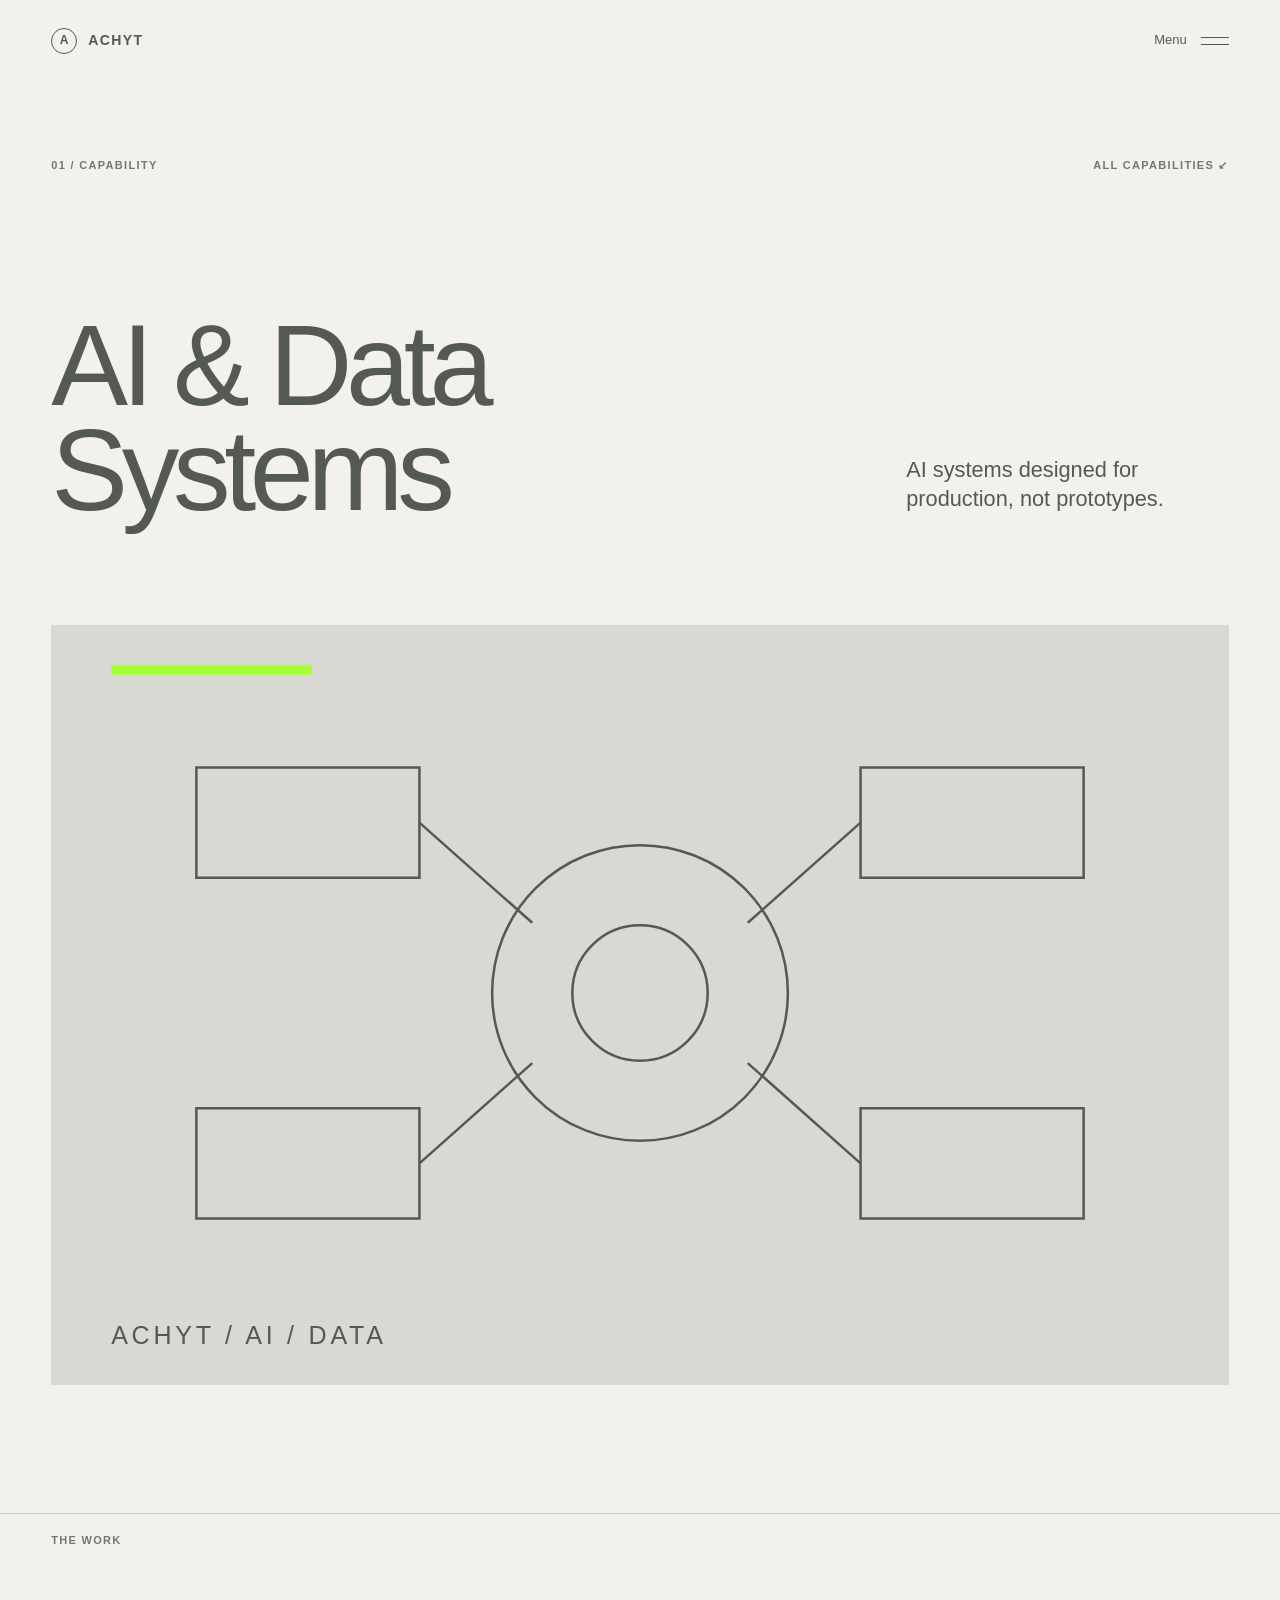
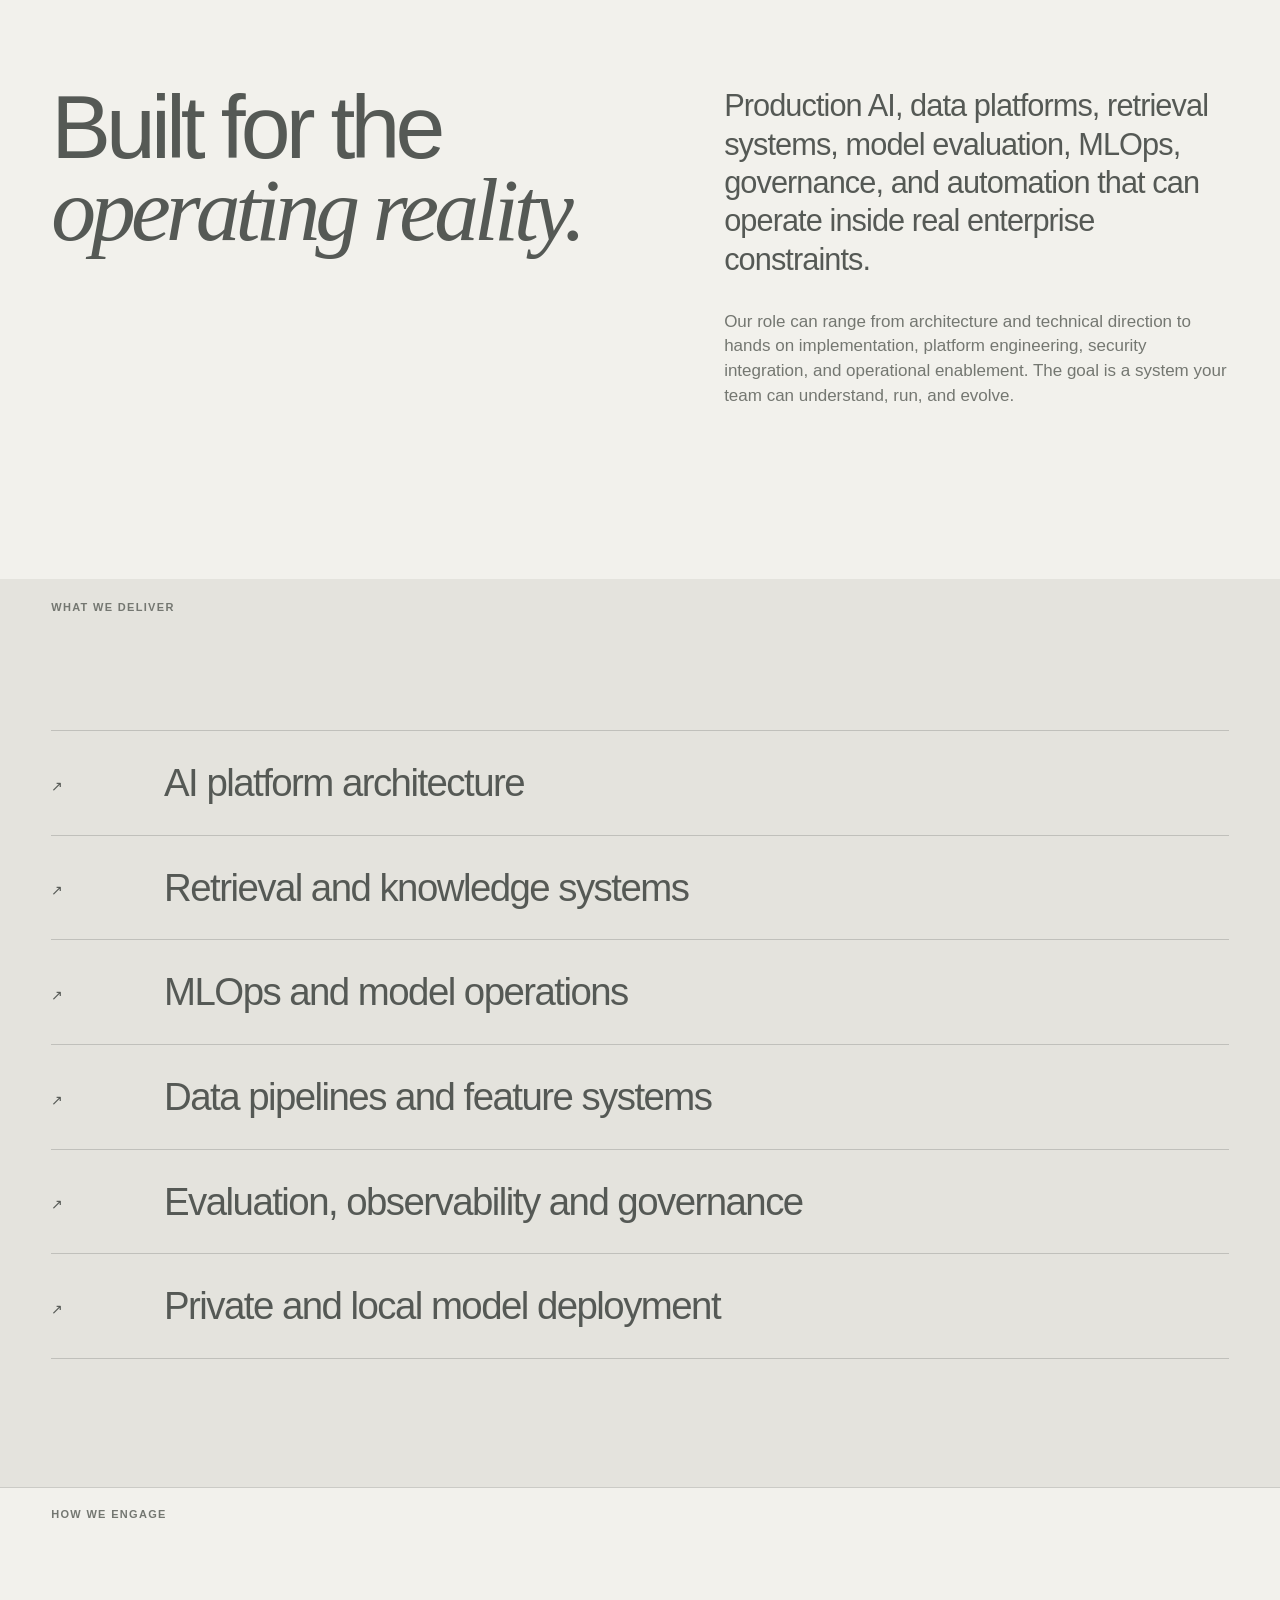
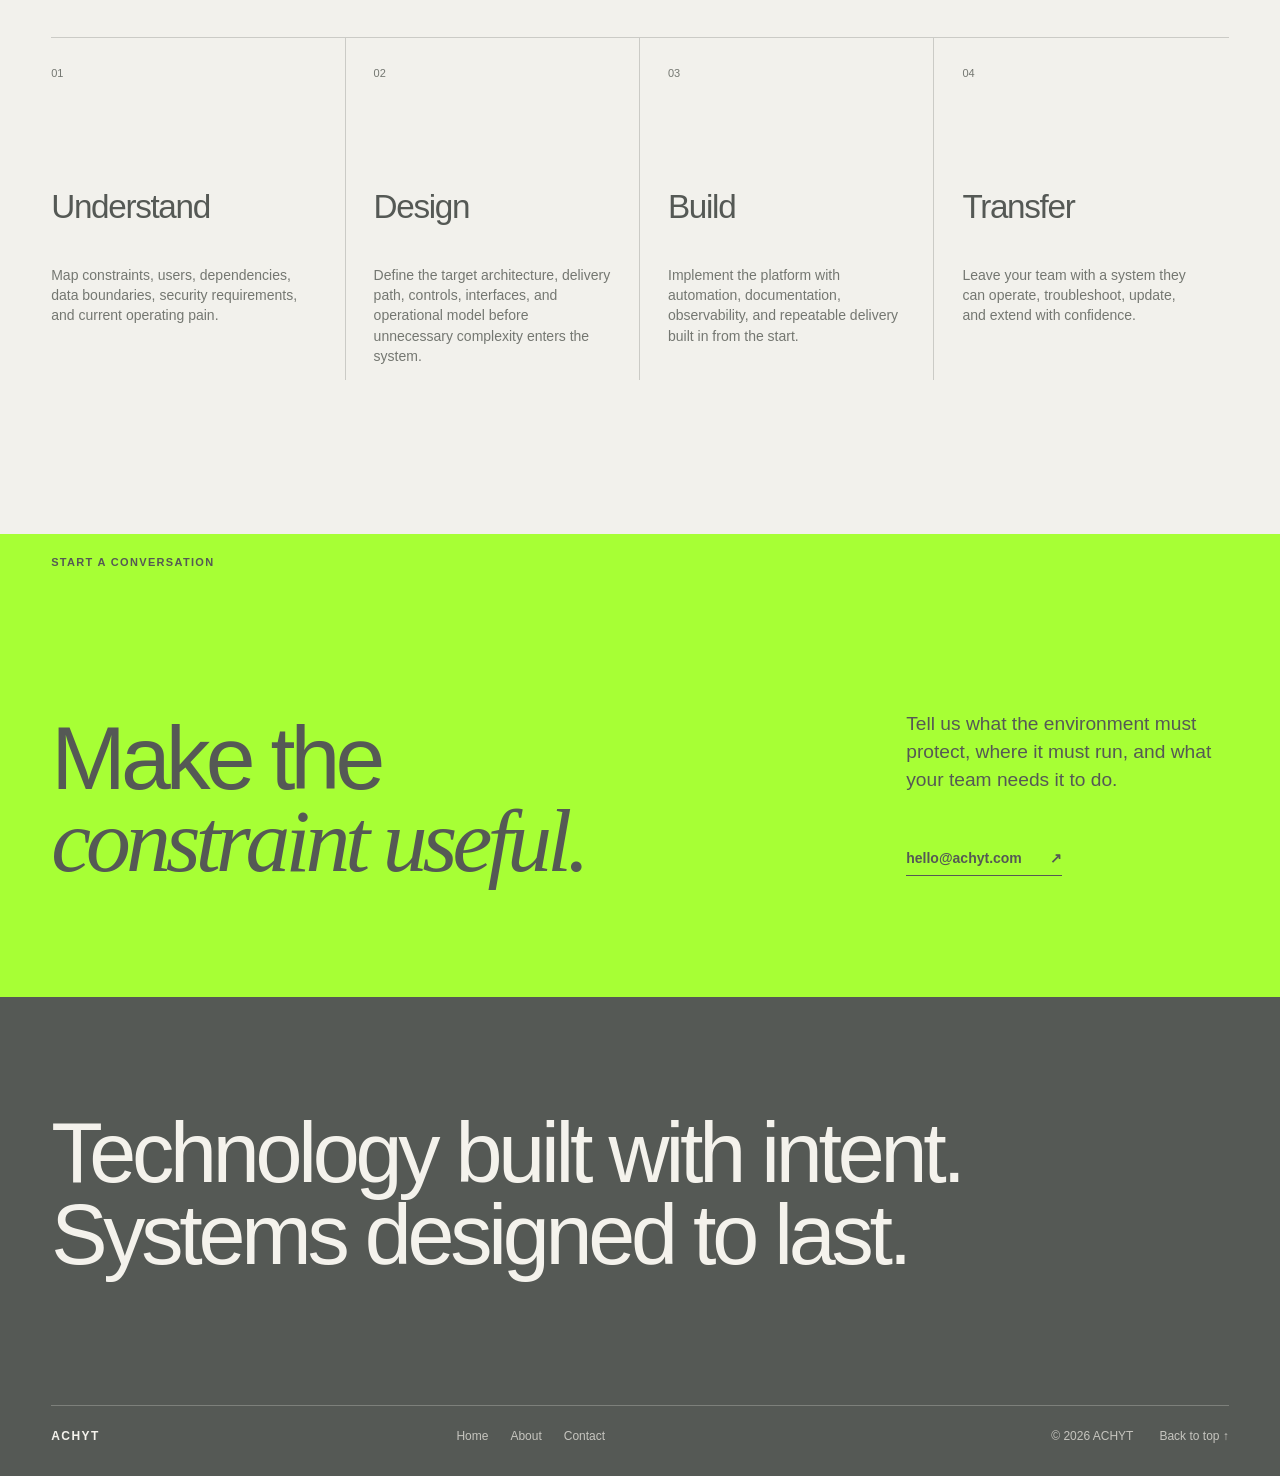
==== ai-data.html @ 3790f219 "Finalize ACHYT website" ====
<!doctype html><html lang="en"><head><meta charset="utf-8"><meta name="viewport" content="width=device-width, initial-scale=1"><meta name="theme-color" content="#f2f1ec"><meta name="description" content="Production AI, data platforms, retrieval systems, model evaluation, MLOps, governance, and automation that can operate inside real enterprise constraints."><title>AI &amp; Data Systems — ACHYT</title><link rel="canonical" href="https://achyt.com/ai-data.html"><link rel="icon" href="favicon.svg" type="image/svg+xml"><link rel="stylesheet" href="styles.css"></head><body><a class="skip-link" href="#main">Skip to content</a>
<header class="site-header" data-header>
  <a class="brand" href="index.html" aria-label="ACHYT home"><span class="brand-mark">A</span><span class="brand-word">ACHYT</span></a>
  <button class="menu-toggle" type="button" aria-expanded="false" aria-controls="site-nav" data-menu-toggle><span class="menu-label">Menu</span><span class="menu-icon" aria-hidden="true"><i></i><i></i></span></button>
  <nav class="site-nav" id="site-nav" aria-label="Primary" data-nav>
    <div class="nav-inner">
      <div class="nav-primary">
        <a href="index.html">Home</a>
        <a href="index.html#approach">Approach</a>
        <a href="about.html">About</a>
        <a href="mailto:hello@achyt.com">Contact</a>
      </div>
      <div class="nav-services"><p>Capabilities</p><a href="ai-data.html"><span>01</span>AI & Data Systems</a><a href="cloud-platform.html"><span>02</span>Cloud & Platform Engineering</a><a href="security-devsecops.html"><span>03</span>Security & DevSecOps</a><a href="digital-delivery.html"><span>04</span>Digital Product Delivery</a><a href="on-prem.html"><span>05</span>On Premises Systems</a><a href="air-gapped.html"><span>06</span>Air Gapped Systems</a><a href="kubernetes.html"><span>07</span>Kubernetes Engineering</a><a href="helm-charts.html"><span>08</span>Helm Chart Engineering</a></div>
      <div class="nav-foot"><span>AI · KUBERNETES · CLOUD · SECURITY · PRIVATE INFRASTRUCTURE</span><a href="mailto:hello@achyt.com">hello@achyt.com ↗</a></div>
    </div>
  </nav>
</header><main id="main">
<section class="page-hero section-shell" id="top"><div class="page-kicker"><span>01 / CAPABILITY</span><a href="index.html#work">All capabilities ↙</a></div><div class="page-title"><h1>AI & Data Systems</h1><p>AI systems designed for production, not prototypes.</p></div></section>
<section class="visual-section section-shell"><img class="service-image" src="assets/ai-data.svg" alt="Abstract technical illustration for AI & Data Systems"></section>
<section class="service-intro section-shell ruled-section"><div class="section-index"><p>THE WORK</p></div><div class="service-intro-grid"><h2>Built for the<br><em>operating reality.</em></h2><div><p class="lead">Production AI, data platforms, retrieval systems, model evaluation, MLOps, governance, and automation that can operate inside real enterprise constraints.</p><p>Our role can range from architecture and technical direction to hands on implementation, platform engineering, security integration, and operational enablement. The goal is a system your team can understand, run, and evolve.</p></div></div></section>
<section class="service-list-wrap"><div class="section-shell"><div class="section-index"><p>WHAT WE DELIVER</p></div><ul class="service-list"><li>AI platform architecture</li><li>Retrieval and knowledge systems</li><li>MLOps and model operations</li><li>Data pipelines and feature systems</li><li>Evaluation, observability and governance</li><li>Private and local model deployment</li></ul></div></section>
<section class="service-method section-shell ruled-section"><div class="section-index"><p>HOW WE ENGAGE</p></div><div class="method-grid"><div><span>01</span><h3>Understand</h3><p>Map constraints, users, dependencies, data boundaries, security requirements, and current operating pain.</p></div><div><span>02</span><h3>Design</h3><p>Define the target architecture, delivery path, controls, interfaces, and operational model before unnecessary complexity enters the system.</p></div><div><span>03</span><h3>Build</h3><p>Implement the platform with automation, documentation, observability, and repeatable delivery built in from the start.</p></div><div><span>04</span><h3>Transfer</h3><p>Leave your team with a system they can operate, troubleshoot, update, and extend with confidence.</p></div></div></section>
<section class="section-shell contact-section"><div class="contact-label">START A CONVERSATION</div><div class="contact-main"><h2>Make the<br><em>constraint useful.</em></h2><div class="contact-side"><p>Tell us what the environment must protect, where it must run, and what your team needs it to do.</p><a class="contact-link" href="mailto:hello@achyt.com">hello@achyt.com <span>↗</span></a></div></div></section></main><footer class="site-footer"><div class="footer-statement">Technology built with intent.<br>Systems designed to last.</div><div class="footer-bottom"><div class="footer-brand">ACHYT</div><nav aria-label="Footer"><a href="index.html">Home</a><a href="about.html">About</a><a href="mailto:hello@achyt.com">Contact</a></nav><p>© <span data-year></span> ACHYT</p><a href="#top">Back to top ↑</a></div></footer><script src="script.js"></script></body></html>
---- styles.css ----
:root{--paper:#f2f1ec;--paper-soft:#e4e3dd;--ink:#555955;--muted:#747771;--line:rgba(85,89,85,.25);--dark:#555955;--dark-soft:#606560;--light:#f4f2ec;--accent:#a7ff35;--max:1480px;--pad:clamp(22px,4vw,64px);--sans:"Helvetica Neue",Helvetica,Arial,sans-serif;--serif:Georgia,"Times New Roman",serif}*{box-sizing:border-box}html{scroll-behavior:smooth;background:var(--paper)}body{margin:0;background:var(--paper);color:var(--ink);font-family:var(--sans);font-size:16px;line-height:1.45;text-rendering:optimizeLegibility;-webkit-font-smoothing:antialiased}body.menu-open{overflow:hidden}a{color:inherit;text-decoration:none}button{font:inherit}.skip-link{position:fixed;left:12px;top:12px;transform:translateY(-160%);background:var(--dark);color:var(--light);padding:10px 14px;z-index:999}.skip-link:focus{transform:none}.site-header{position:sticky;top:0;z-index:90;height:82px;padding:0 var(--pad);display:flex;align-items:center;justify-content:space-between;border-bottom:1px solid transparent;transition:.25s}.site-header.scrolled{background:rgba(242,241,236,.94);backdrop-filter:blur(14px);border-bottom-color:var(--line)}.brand{display:inline-flex;align-items:center;gap:11px;letter-spacing:.1em;font-size:14px;font-weight:700;position:relative;z-index:100}.brand-mark{width:26px;height:26px;border:1.5px solid currentColor;display:inline-grid;place-items:center;border-radius:50%;font-size:12px;letter-spacing:0}.menu-toggle{display:inline-flex;align-items:center;gap:14px;border:0;background:transparent;padding:8px 0;color:var(--ink);cursor:pointer;position:relative;z-index:100;font-size:13px}.menu-icon{width:28px;height:16px;position:relative;display:block}.menu-icon i{position:absolute;left:0;width:28px;height:1px;background:currentColor;transition:transform .28s ease,top .28s ease}.menu-icon i:first-child{top:4px}.menu-icon i:last-child{top:11px}.menu-open .menu-icon i:first-child{top:8px;transform:rotate(45deg)}.menu-open .menu-icon i:last-child{top:8px;transform:rotate(-45deg)}.menu-open .brand,.menu-open .menu-toggle{color:var(--light)}.site-nav{position:fixed;inset:0;background:var(--dark);color:var(--light);transform:translateY(-101%);transition:transform .46s cubic-bezier(.2,.75,.2,1);z-index:95;overflow:auto}.site-nav.open{transform:none}.nav-inner{min-height:100%;max-width:var(--max);margin:auto;padding:130px var(--pad) 36px;display:grid;grid-template-columns:minmax(220px,.65fr) minmax(420px,1.35fr);gap:clamp(50px,10vw,150px);align-content:center}.nav-primary{display:flex;flex-direction:column}.nav-primary a{font-size:clamp(38px,5vw,76px);line-height:1.06;letter-spacing:-.045em;padding:8px 0}.nav-primary a:hover{font-family:var(--serif);font-style:italic}.nav-services{border-top:1px solid rgba(244,242,236,.3)}.nav-services>p{margin:0;padding:15px 0 24px;font-size:11px;letter-spacing:.12em;text-transform:uppercase;color:#c6c5bf}.nav-services>a{display:grid;grid-template-columns:48px 1fr;gap:12px;padding:10px 0;border-bottom:1px solid rgba(244,242,236,.2);font-size:clamp(18px,1.75vw,27px);letter-spacing:-.03em}.nav-services>a span{font-size:10px;letter-spacing:.08em;padding-top:8px;color:#b4b5ae}.nav-services>a:hover{padding-left:10px}.nav-foot{grid-column:1/-1;border-top:1px solid rgba(244,242,236,.3);padding-top:17px;display:flex;justify-content:space-between;font-size:11px;letter-spacing:.09em;color:#c6c5bf}.section-shell{max-width:var(--max);margin:0 auto;padding-left:var(--pad);padding-right:var(--pad)}.hero{min-height:calc(100svh - 82px);display:grid;grid-template-rows:auto 1fr auto;padding-top:clamp(30px,5vw,72px);padding-bottom:28px}.hero-meta,.hero-bottom,.signal-row{display:flex;align-items:flex-start;justify-content:space-between;gap:30px}.eyebrow,.micro-copy,.coordinate,.section-index,.contact-label,.signal-note,.page-kicker{margin:0;font-size:11px;line-height:1.25;font-weight:700;letter-spacing:.12em;text-transform:uppercase}.micro-copy,.coordinate,.signal-note{color:var(--muted)}.hero-copy{display:grid;grid-template-columns:minmax(0,1fr) minmax(260px,390px);gap:clamp(28px,6vw,90px);align-items:end;align-self:center;padding:clamp(55px,7vw,100px) 0}h1,h2,h3,p{margin-top:0}h1,h2{margin-bottom:0;font-weight:500;letter-spacing:-.055em;line-height:.91}h1{font-size:clamp(64px,10.1vw,155px);max-width:1100px}h1 em,h2 em{font-family:var(--serif);font-weight:400}.hero-intro{margin-bottom:.65em;font-size:clamp(17px,1.5vw,23px);line-height:1.37;letter-spacing:-.02em}.text-link,.contact-link{display:inline-flex;align-items:center;justify-content:space-between;gap:28px;border-bottom:1px solid currentColor;padding-bottom:7px;font-size:14px}.ruled-section{border-top:1px solid var(--line);padding-top:20px;padding-bottom:clamp(90px,12vw,180px)}.section-index{color:var(--muted)}.section-heading{display:grid;grid-template-columns:minmax(0,1.5fr) minmax(250px,.75fr);gap:clamp(35px,8vw,120px);align-items:end;margin:clamp(75px,10vw,140px) 0 clamp(60px,8vw,115px)}.section-heading h2,.about-title h2,.contact-main h2,.service-intro-grid h2{font-size:clamp(52px,7vw,104px)}.section-heading>p{max-width:440px;margin-bottom:.55em;font-size:clamp(16px,1.3vw,20px);color:var(--muted)}.capability-grid{border-top:1px solid var(--line)}.capability{display:grid;grid-template-columns:80px minmax(0,1fr) 40px;gap:clamp(18px,4vw,60px);padding:29px 0 34px;border-bottom:1px solid var(--line);transition:padding .25s ease}.capability:hover{padding-left:14px;padding-right:14px}.capability-number,.capability-arrow{font-size:12px;font-weight:700}.capability h3{margin-bottom:10px;font-size:clamp(26px,3vw,43px);font-weight:500;letter-spacing:-.04em}.capability p{max-width:730px;margin-bottom:0;color:var(--muted);font-size:15px}.capability-arrow{justify-self:end;align-self:start;font-size:22px;font-weight:400}.dark-section{max-width:none;background:var(--dark);color:var(--light);padding-top:22px;padding-bottom:clamp(90px,12vw,175px)}.dark-section>*{max-width:calc(var(--max) - (var(--pad)*2));margin-left:auto;margin-right:auto}.dark-section .section-index,.dark-section .section-heading>p,.dark-section .principle p{color:#c6c5bf}.principles{display:grid;grid-template-columns:repeat(3,1fr);border-top:1px solid rgba(243,241,234,.28)}.principle{min-height:310px;padding:25px 36px 0 0;border-right:1px solid rgba(243,241,234,.28)}.principle+.principle{padding-left:36px}.principle:last-child{border-right:0}.principle>span{display:block;margin-bottom:90px;font-size:11px;color:#c0c0b9}.principle h3{margin-bottom:13px;font-size:clamp(27px,3vw,39px);font-weight:500;letter-spacing:-.04em}.principle p{max-width:350px;margin-bottom:0;font-size:14px}.signal-section{max-width:none;padding-top:clamp(70px,9vw,130px);padding-bottom:clamp(70px,9vw,130px);overflow:hidden}.signal-section>*{max-width:calc(var(--max) - (var(--pad)*2));margin-left:auto;margin-right:auto}.signal-lockup{text-align:center;padding:clamp(70px,10vw,150px) 0 clamp(70px,9vw,130px)}.signal-lockup h2{font-size:clamp(42px,8.2vw,126px);white-space:nowrap}.signal-lockup h2 span{display:inline-block;padding:0 .08em;font-family:var(--serif);font-weight:400}.signal-lockup p{margin:20px 0 0;color:var(--muted)}.signal-line{display:grid;grid-template-columns:repeat(5,1fr);gap:6px;height:7px}.signal-line span{background:var(--ink)}.signal-line span:nth-child(2),.signal-line span:nth-child(4){opacity:.38}.signal-line span:nth-child(3){background:var(--accent)}.environment-pair{display:grid;grid-template-columns:1fr 1fr;border-top:1px solid var(--line)}.environment-pair a{min-height:340px;padding:26px 36px 30px 0;border-right:1px solid var(--line);display:flex;flex-direction:column}.environment-pair a+a{padding-left:36px;border-right:0}.environment-pair span{font-size:11px;letter-spacing:.12em}.environment-pair h3{font-size:clamp(34px,4vw,62px);font-weight:500;letter-spacing:-.045em;margin:auto 0 18px}.environment-pair p{max-width:480px;color:var(--muted)}.environment-pair strong{font-size:13px;margin-top:18px}.contact-section{max-width:none;background:var(--accent);padding-top:22px;padding-bottom:clamp(70px,9vw,130px)}.contact-section>*{max-width:calc(var(--max) - (var(--pad)*2));margin-left:auto;margin-right:auto}.contact-main{display:grid;grid-template-columns:minmax(0,1.4fr) minmax(270px,.6fr);gap:clamp(35px,8vw,120px);align-items:end;padding-top:clamp(80px,11vw,170px)}.contact-side{max-width:470px;padding-bottom:5px}.contact-side p{font-size:clamp(17px,1.5vw,21px)}.contact-link{margin-top:35px;font-weight:700}.site-footer{background:var(--dark);color:var(--light);padding:clamp(70px,9vw,120px) var(--pad) 30px}.footer-statement,.footer-bottom{max-width:calc(var(--max) - (var(--pad)*2));margin-left:auto;margin-right:auto}.footer-statement{font-size:clamp(45px,6.6vw,96px);line-height:.98;letter-spacing:-.05em;padding-bottom:clamp(75px,10vw,145px)}.footer-bottom{display:grid;grid-template-columns:1.2fr 1.8fr auto auto;gap:26px;align-items:end;border-top:1px solid rgba(243,241,234,.25);padding-top:22px;font-size:12px;color:#c6c5bf}.footer-brand{color:var(--light);font-weight:700;letter-spacing:.12em}.footer-bottom nav{display:flex;gap:22px}.footer-bottom p{margin:0}.page-hero{padding-top:clamp(38px,6vw,80px);padding-bottom:clamp(70px,8vw,115px)}.page-kicker{display:flex;justify-content:space-between;color:var(--muted)}.page-title{display:grid;grid-template-columns:minmax(0,1.4fr) minmax(280px,.6fr);gap:clamp(40px,8vw,120px);align-items:end;padding-top:clamp(90px,11vw,170px)}.page-title h1{font-size:clamp(65px,9vw,138px)}.page-title p{font-size:clamp(19px,1.7vw,26px);line-height:1.3;margin:0 0 10px}.visual-section{padding-bottom:clamp(85px,10vw,150px)}.service-image{display:block;width:100%;height:min(64vw,760px);object-fit:cover;background:var(--paper-soft)}.service-intro-grid{display:grid;grid-template-columns:1.05fr .95fr;gap:clamp(55px,9vw,140px);padding-top:clamp(80px,10vw,145px)}.service-intro-grid .lead{font-size:clamp(22px,2.4vw,36px);line-height:1.25;letter-spacing:-.03em}.service-intro-grid>div>p:last-child{max-width:650px;color:var(--muted);font-size:17px}.service-list-wrap{background:var(--paper-soft);padding:22px 0 clamp(90px,10vw,150px)}.service-list{list-style:none;margin:clamp(70px,9vw,120px) 0 0;padding:0;border-top:1px solid var(--line)}.service-list li{padding:24px 0;border-bottom:1px solid var(--line);font-size:clamp(25px,3vw,44px);letter-spacing:-.04em}.service-list li::before{content:"↗";font-size:14px;margin-right:clamp(35px,8vw,120px);vertical-align:middle}.method-grid{display:grid;grid-template-columns:repeat(4,1fr);border-top:1px solid var(--line);margin-top:clamp(70px,9vw,120px)}.method-grid>div{padding:22px 28px 0 0;min-height:330px;border-right:1px solid var(--line)}.method-grid>div+div{padding-left:28px}.method-grid>div:last-child{border-right:0}.method-grid span{font-size:11px;color:var(--muted)}.method-grid h3{margin-top:100px;font-size:clamp(25px,2.6vw,38px);font-weight:500;letter-spacing:-.04em}.method-grid p{font-size:14px;color:var(--muted)}.about-feature{display:grid;grid-template-columns:1fr 1fr;gap:60px;padding-bottom:clamp(90px,11vw,170px)}.about-feature-copy{align-self:end}.about-feature-copy h2{font-size:clamp(42px,5vw,78px);margin-top:40px}.about-feature-art{height:560px;background:var(--paper-soft);padding:45px;display:grid;grid-template-columns:repeat(3,1fr);gap:16px;align-items:end}.about-feature-art div{background:var(--ink);height:38%}.about-feature-art div:nth-child(2){height:70%;background:var(--accent)}.about-feature-art div:nth-child(3){height:100%}.about-grid{display:grid;grid-template-columns:minmax(0,1.3fr) minmax(300px,.7fr);gap:clamp(40px,9vw,140px);margin:clamp(80px,11vw,150px) 0 110px}.about-copy{padding-top:8px;font-size:clamp(18px,1.6vw,23px);line-height:1.42}.facts{display:grid;grid-template-columns:repeat(4,1fr);border-top:1px solid var(--line);border-bottom:1px solid var(--line)}.facts>div{min-height:160px;display:flex;flex-direction:column;justify-content:space-between;padding:20px 25px 22px 0;border-right:1px solid var(--line)}.facts>div+div{padding-left:25px}.facts>div:last-child{border-right:0}.facts span{font-size:11px;color:var(--muted)}.facts p{margin-bottom:0;font-size:18px;letter-spacing:-.02em}@media(max-width:960px){.site-header{height:72px}.nav-inner{grid-template-columns:1fr;padding-top:110px;align-content:start}.nav-services{margin-top:30px}.nav-foot{grid-column:1;flex-direction:column;gap:10px;margin-top:35px}.hero{min-height:calc(100svh - 72px)}.hero-copy,.section-heading,.contact-main,.page-title,.service-intro-grid,.about-grid,.about-feature{grid-template-columns:1fr}.hero-intro,.section-heading>p{max-width:620px}.principles,.method-grid{grid-template-columns:1fr}.principle,.principle+.principle,.method-grid>div,.method-grid>div+div{min-height:0;padding:24px 0 30px;border-right:0;border-bottom:1px solid rgba(243,241,234,.28)}.method-grid>div,.method-grid>div+div{border-bottom:1px solid var(--line)}.principle>span{margin-bottom:45px}.method-grid h3{margin-top:45px}.environment-pair{grid-template-columns:1fr}.environment-pair a,.environment-pair a+a{padding:25px 0 30px;border-right:0;border-bottom:1px solid var(--line);min-height:260px}.footer-bottom{grid-template-columns:1fr 1fr}.signal-lockup h2{white-space:normal}.service-image{height:70vw;max-height:650px}.about-feature-art{height:420px}}@media(max-width:620px){:root{--pad:20px}.menu-label{display:none}.hero-meta,.hero-bottom,.signal-row{gap:16px}.hero-meta,.signal-row{flex-direction:column}h1{font-size:clamp(58px,17vw,88px)}.hero-copy{padding:52px 0 48px}.section-heading h2,.about-title h2,.contact-main h2,.service-intro-grid h2{font-size:clamp(48px,14vw,72px)}.capability{grid-template-columns:38px minmax(0,1fr) 24px;gap:12px}.capability:hover{padding-left:0;padding-right:0}.signal-lockup{text-align:left}.signal-lockup h2{font-size:clamp(52px,17vw,82px);line-height:.92}.signal-lockup h2 span{display:block;width:max-content}.dark-section>*,.signal-section>*,.contact-section>*{max-width:none}.footer-bottom{grid-template-columns:1fr;align-items:start}.footer-bottom nav{flex-wrap:wrap}.page-kicker{gap:20px}.page-title{padding-top:75px}.page-title h1{font-size:clamp(56px,16vw,84px)}.service-image{height:92vw}.service-list li::before{margin-right:22px}.method-grid{margin-top:55px}.about-feature-art{height:320px}.facts{grid-template-columns:1fr}.facts>div,.facts>div+div{min-height:105px;padding:16px 0 18px;border-right:0;border-bottom:1px solid var(--line)}}@media(min-width:961px) and (max-height:820px){.nav-inner{padding-top:98px}.nav-services{display:grid;grid-template-columns:1fr 1fr;column-gap:32px;align-content:start}.nav-services p{grid-column:1/-1}.nav-services a{font-size:clamp(16px,1.45vw,22px);padding:8px 0}.nav-foot{margin-top:16px}}
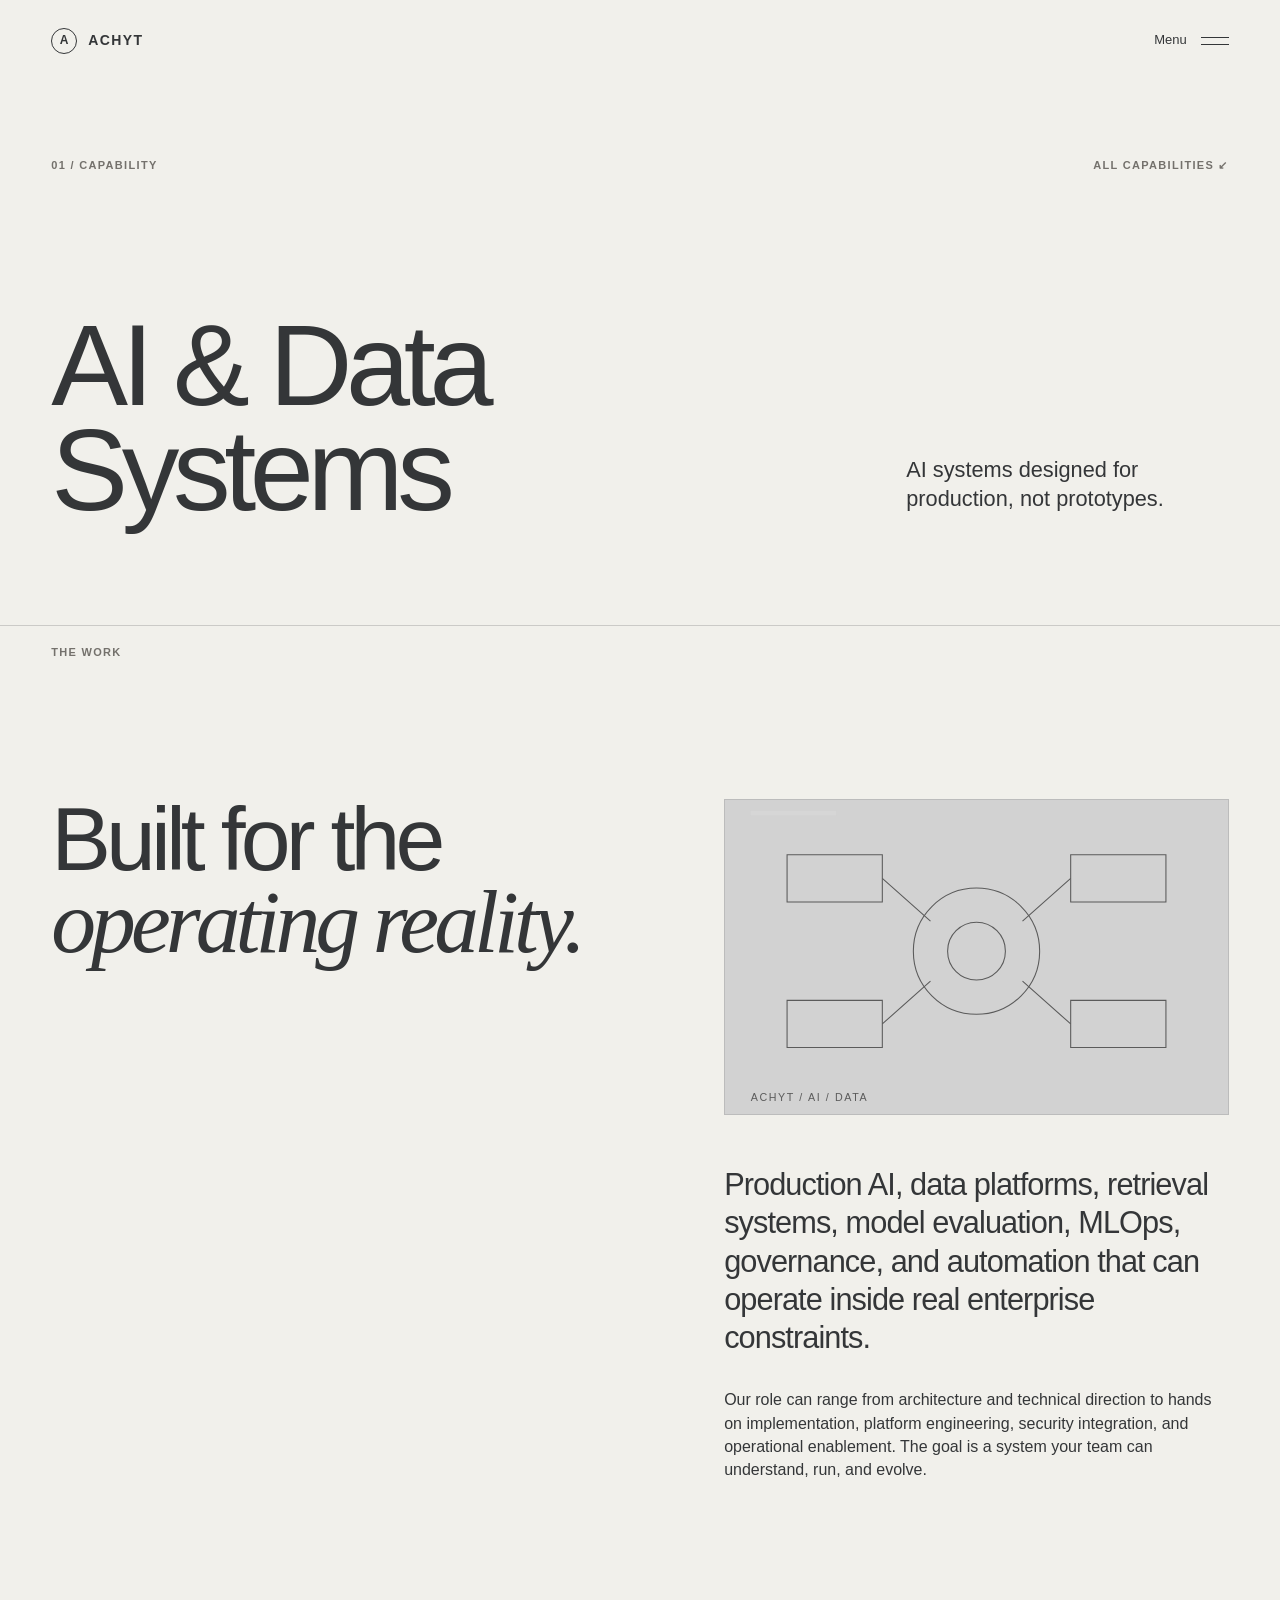
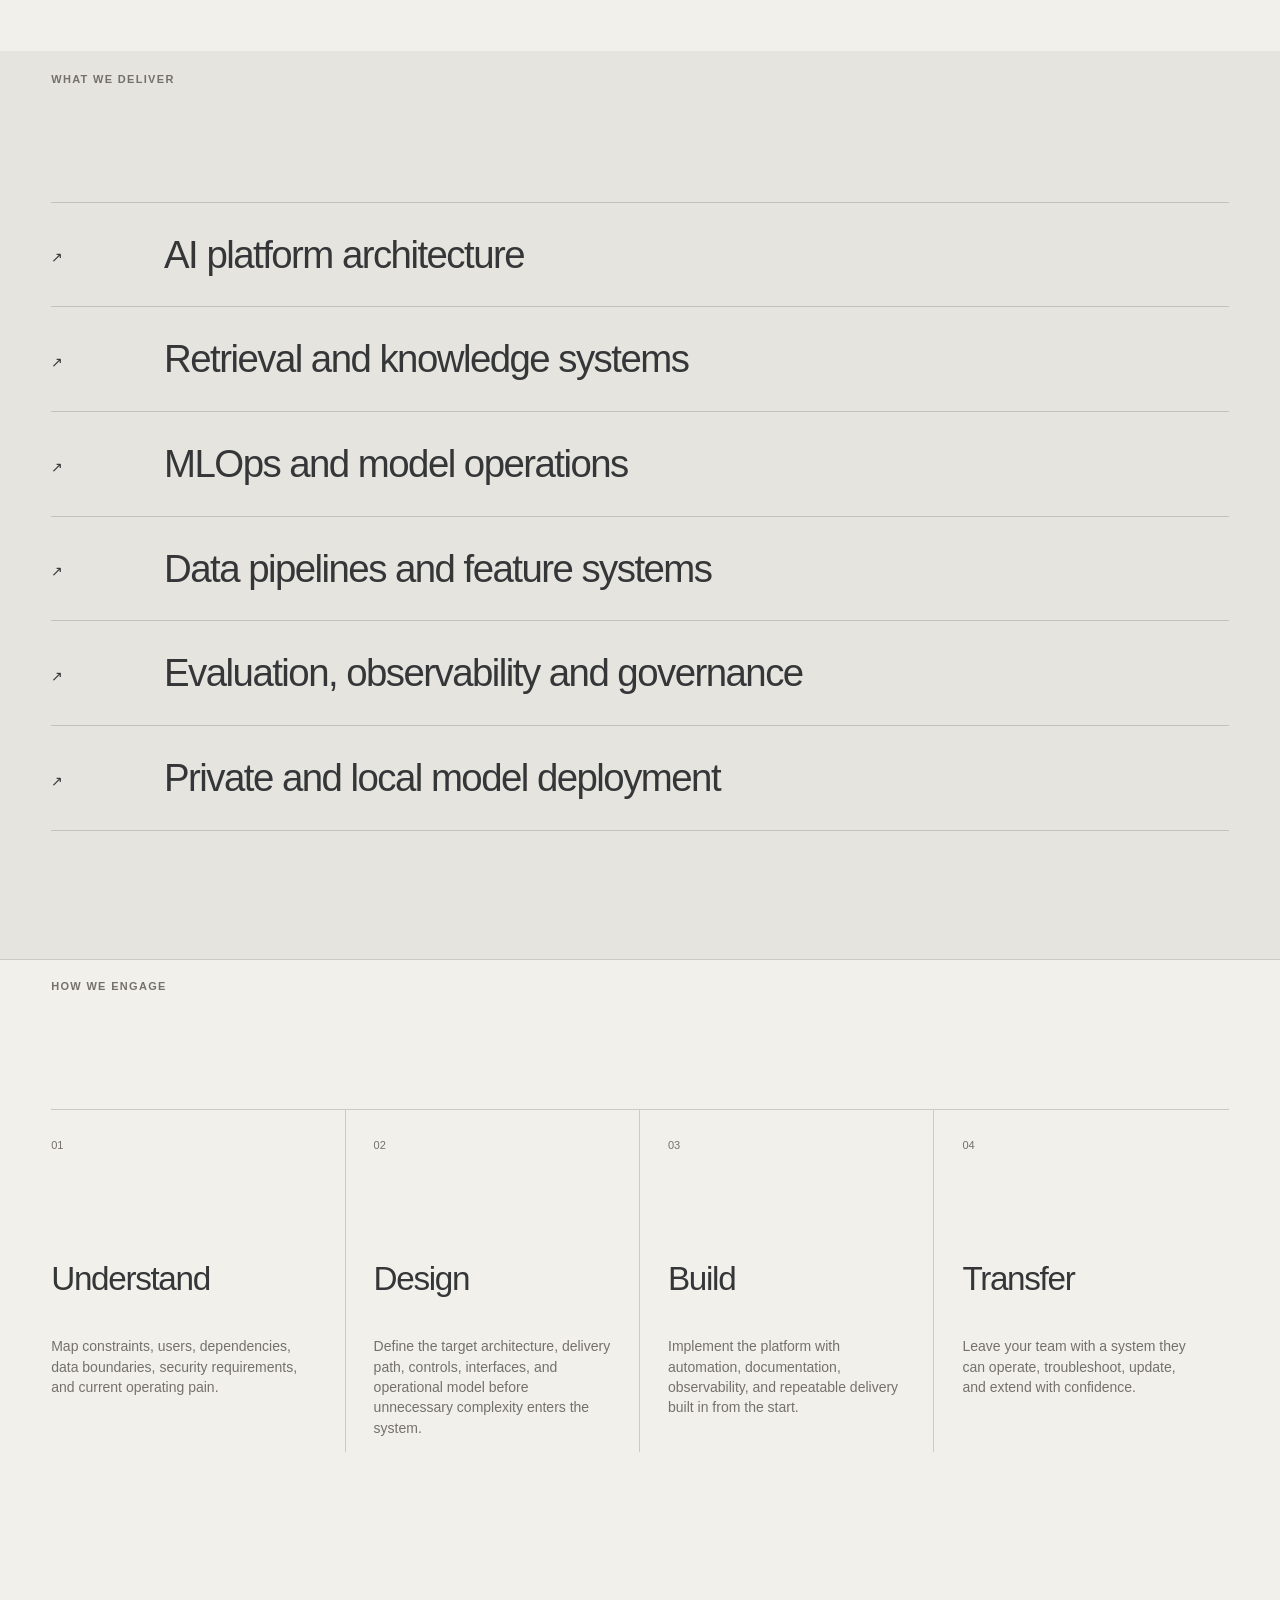
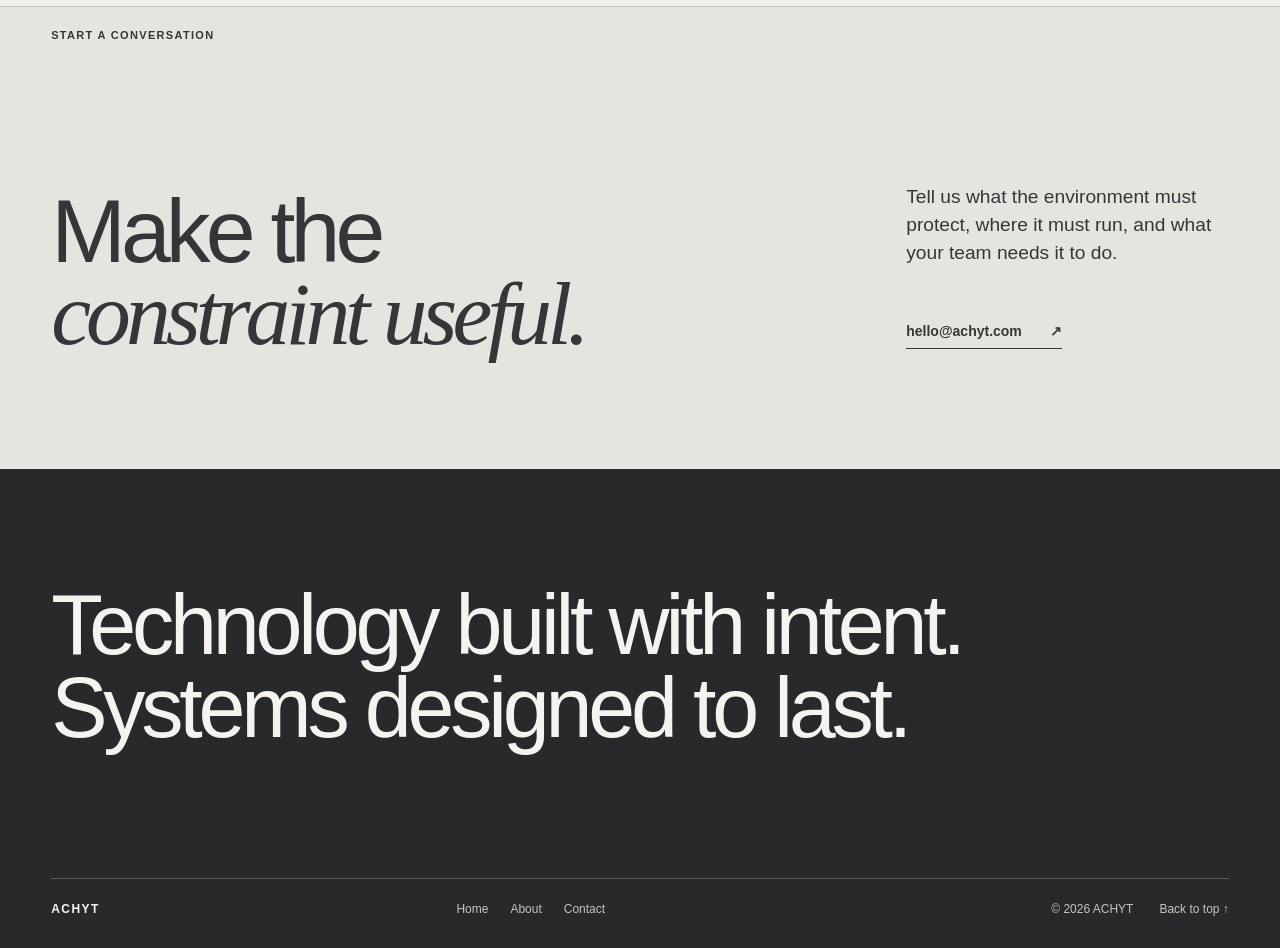
==== commit aebcc434: "Place technical imagery within service content" ====
--- a/ai-data.html
+++ b/ai-data.html
@@ -16,8 +16,7 @@
   </nav>
 </header><main id="main">
 <section class="page-hero section-shell" id="top"><div class="page-kicker"><span>01 / CAPABILITY</span><a href="index.html#work">All capabilities ↙</a></div><div class="page-title"><h1>AI & Data Systems</h1><p>AI systems designed for production, not prototypes.</p></div></section>
-<section class="visual-section section-shell"><img class="service-image" src="assets/ai-data.svg" alt="Abstract technical illustration for AI & Data Systems"></section>
-<section class="service-intro section-shell ruled-section"><div class="section-index"><p>THE WORK</p></div><div class="service-intro-grid"><h2>Built for the<br><em>operating reality.</em></h2><div><p class="lead">Production AI, data platforms, retrieval systems, model evaluation, MLOps, governance, and automation that can operate inside real enterprise constraints.</p><p>Our role can range from architecture and technical direction to hands on implementation, platform engineering, security integration, and operational enablement. The goal is a system your team can understand, run, and evolve.</p></div></div></section>
+<section class="service-intro section-shell ruled-section"><div class="section-index"><p>THE WORK</p></div><div class="service-intro-grid"><h2>Built for the<br><em>operating reality.</em></h2><div class="service-story"><figure class="service-visual"><img class="service-image" src="assets/ai-data.svg" alt="Abstract technical illustration for AI & Data Systems"></figure><div><p class="lead">Production AI, data platforms, retrieval systems, model evaluation, MLOps, governance, and automation that can operate inside real enterprise constraints.</p><p>Our role can range from architecture and technical direction to hands on implementation, platform engineering, security integration, and operational enablement. The goal is a system your team can understand, run, and evolve.</p></div></div></div></section>
 <section class="service-list-wrap"><div class="section-shell"><div class="section-index"><p>WHAT WE DELIVER</p></div><ul class="service-list"><li>AI platform architecture</li><li>Retrieval and knowledge systems</li><li>MLOps and model operations</li><li>Data pipelines and feature systems</li><li>Evaluation, observability and governance</li><li>Private and local model deployment</li></ul></div></section>
 <section class="service-method section-shell ruled-section"><div class="section-index"><p>HOW WE ENGAGE</p></div><div class="method-grid"><div><span>01</span><h3>Understand</h3><p>Map constraints, users, dependencies, data boundaries, security requirements, and current operating pain.</p></div><div><span>02</span><h3>Design</h3><p>Define the target architecture, delivery path, controls, interfaces, and operational model before unnecessary complexity enters the system.</p></div><div><span>03</span><h3>Build</h3><p>Implement the platform with automation, documentation, observability, and repeatable delivery built in from the start.</p></div><div><span>04</span><h3>Transfer</h3><p>Leave your team with a system they can operate, troubleshoot, update, and extend with confidence.</p></div></div></section>
 <section class="section-shell contact-section"><div class="contact-label">START A CONVERSATION</div><div class="contact-main"><h2>Make the<br><em>constraint useful.</em></h2><div class="contact-side"><p>Tell us what the environment must protect, where it must run, and what your team needs it to do.</p><a class="contact-link" href="mailto:hello@achyt.com">hello@achyt.com <span>↗</span></a></div></div></section></main><footer class="site-footer"><div class="footer-statement">Technology built with intent.<br>Systems designed to last.</div><div class="footer-bottom"><div class="footer-brand">ACHYT</div><nav aria-label="Footer"><a href="index.html">Home</a><a href="about.html">About</a><a href="mailto:hello@achyt.com">Contact</a></nav><p>© <span data-year></span> ACHYT</p><a href="#top">Back to top ↑</a></div></footer><script src="script.js"></script></body></html>
--- a/styles.css
+++ b/styles.css
@@ -1 +1 @@
-:root{--paper:#f2f1ec;--paper-soft:#e4e3dd;--ink:#555955;--muted:#747771;--line:rgba(85,89,85,.25);--dark:#555955;--dark-soft:#606560;--light:#f4f2ec;--accent:#a7ff35;--max:1480px;--pad:clamp(22px,4vw,64px);--sans:"Helvetica Neue",Helvetica,Arial,sans-serif;--serif:Georgia,"Times New Roman",serif}*{box-sizing:border-box}html{scroll-behavior:smooth;background:var(--paper)}body{margin:0;background:var(--paper);color:var(--ink);font-family:var(--sans);font-size:16px;line-height:1.45;text-rendering:optimizeLegibility;-webkit-font-smoothing:antialiased}body.menu-open{overflow:hidden}a{color:inherit;text-decoration:none}button{font:inherit}.skip-link{position:fixed;left:12px;top:12px;transform:translateY(-160%);background:var(--dark);color:var(--light);padding:10px 14px;z-index:999}.skip-link:focus{transform:none}.site-header{position:sticky;top:0;z-index:90;height:82px;padding:0 var(--pad);display:flex;align-items:center;justify-content:space-between;border-bottom:1px solid transparent;transition:.25s}.site-header.scrolled{background:rgba(242,241,236,.94);backdrop-filter:blur(14px);border-bottom-color:var(--line)}.brand{display:inline-flex;align-items:center;gap:11px;letter-spacing:.1em;font-size:14px;font-weight:700;position:relative;z-index:100}.brand-mark{width:26px;height:26px;border:1.5px solid currentColor;display:inline-grid;place-items:center;border-radius:50%;font-size:12px;letter-spacing:0}.menu-toggle{display:inline-flex;align-items:center;gap:14px;border:0;background:transparent;padding:8px 0;color:var(--ink);cursor:pointer;position:relative;z-index:100;font-size:13px}.menu-icon{width:28px;height:16px;position:relative;display:block}.menu-icon i{position:absolute;left:0;width:28px;height:1px;background:currentColor;transition:transform .28s ease,top .28s ease}.menu-icon i:first-child{top:4px}.menu-icon i:last-child{top:11px}.menu-open .menu-icon i:first-child{top:8px;transform:rotate(45deg)}.menu-open .menu-icon i:last-child{top:8px;transform:rotate(-45deg)}.menu-open .brand,.menu-open .menu-toggle{color:var(--light)}.site-nav{position:fixed;inset:0;background:var(--dark);color:var(--light);transform:translateY(-101%);transition:transform .46s cubic-bezier(.2,.75,.2,1);z-index:95;overflow:auto}.site-nav.open{transform:none}.nav-inner{min-height:100%;max-width:var(--max);margin:auto;padding:130px var(--pad) 36px;display:grid;grid-template-columns:minmax(220px,.65fr) minmax(420px,1.35fr);gap:clamp(50px,10vw,150px);align-content:center}.nav-primary{display:flex;flex-direction:column}.nav-primary a{font-size:clamp(38px,5vw,76px);line-height:1.06;letter-spacing:-.045em;padding:8px 0}.nav-primary a:hover{font-family:var(--serif);font-style:italic}.nav-services{border-top:1px solid rgba(244,242,236,.3)}.nav-services>p{margin:0;padding:15px 0 24px;font-size:11px;letter-spacing:.12em;text-transform:uppercase;color:#c6c5bf}.nav-services>a{display:grid;grid-template-columns:48px 1fr;gap:12px;padding:10px 0;border-bottom:1px solid rgba(244,242,236,.2);font-size:clamp(18px,1.75vw,27px);letter-spacing:-.03em}.nav-services>a span{font-size:10px;letter-spacing:.08em;padding-top:8px;color:#b4b5ae}.nav-services>a:hover{padding-left:10px}.nav-foot{grid-column:1/-1;border-top:1px solid rgba(244,242,236,.3);padding-top:17px;display:flex;justify-content:space-between;font-size:11px;letter-spacing:.09em;color:#c6c5bf}.section-shell{max-width:var(--max);margin:0 auto;padding-left:var(--pad);padding-right:var(--pad)}.hero{min-height:calc(100svh - 82px);display:grid;grid-template-rows:auto 1fr auto;padding-top:clamp(30px,5vw,72px);padding-bottom:28px}.hero-meta,.hero-bottom,.signal-row{display:flex;align-items:flex-start;justify-content:space-between;gap:30px}.eyebrow,.micro-copy,.coordinate,.section-index,.contact-label,.signal-note,.page-kicker{margin:0;font-size:11px;line-height:1.25;font-weight:700;letter-spacing:.12em;text-transform:uppercase}.micro-copy,.coordinate,.signal-note{color:var(--muted)}.hero-copy{display:grid;grid-template-columns:minmax(0,1fr) minmax(260px,390px);gap:clamp(28px,6vw,90px);align-items:end;align-self:center;padding:clamp(55px,7vw,100px) 0}h1,h2,h3,p{margin-top:0}h1,h2{margin-bottom:0;font-weight:500;letter-spacing:-.055em;line-height:.91}h1{font-size:clamp(64px,10.1vw,155px);max-width:1100px}h1 em,h2 em{font-family:var(--serif);font-weight:400}.hero-intro{margin-bottom:.65em;font-size:clamp(17px,1.5vw,23px);line-height:1.37;letter-spacing:-.02em}.text-link,.contact-link{display:inline-flex;align-items:center;justify-content:space-between;gap:28px;border-bottom:1px solid currentColor;padding-bottom:7px;font-size:14px}.ruled-section{border-top:1px solid var(--line);padding-top:20px;padding-bottom:clamp(90px,12vw,180px)}.section-index{color:var(--muted)}.section-heading{display:grid;grid-template-columns:minmax(0,1.5fr) minmax(250px,.75fr);gap:clamp(35px,8vw,120px);align-items:end;margin:clamp(75px,10vw,140px) 0 clamp(60px,8vw,115px)}.section-heading h2,.about-title h2,.contact-main h2,.service-intro-grid h2{font-size:clamp(52px,7vw,104px)}.section-heading>p{max-width:440px;margin-bottom:.55em;font-size:clamp(16px,1.3vw,20px);color:var(--muted)}.capability-grid{border-top:1px solid var(--line)}.capability{display:grid;grid-template-columns:80px minmax(0,1fr) 40px;gap:clamp(18px,4vw,60px);padding:29px 0 34px;border-bottom:1px solid var(--line);transition:padding .25s ease}.capability:hover{padding-left:14px;padding-right:14px}.capability-number,.capability-arrow{font-size:12px;font-weight:700}.capability h3{margin-bottom:10px;font-size:clamp(26px,3vw,43px);font-weight:500;letter-spacing:-.04em}.capability p{max-width:730px;margin-bottom:0;color:var(--muted);font-size:15px}.capability-arrow{justify-self:end;align-self:start;font-size:22px;font-weight:400}.dark-section{max-width:none;background:var(--dark);color:var(--light);padding-top:22px;padding-bottom:clamp(90px,12vw,175px)}.dark-section>*{max-width:calc(var(--max) - (var(--pad)*2));margin-left:auto;margin-right:auto}.dark-section .section-index,.dark-section .section-heading>p,.dark-section .principle p{color:#c6c5bf}.principles{display:grid;grid-template-columns:repeat(3,1fr);border-top:1px solid rgba(243,241,234,.28)}.principle{min-height:310px;padding:25px 36px 0 0;border-right:1px solid rgba(243,241,234,.28)}.principle+.principle{padding-left:36px}.principle:last-child{border-right:0}.principle>span{display:block;margin-bottom:90px;font-size:11px;color:#c0c0b9}.principle h3{margin-bottom:13px;font-size:clamp(27px,3vw,39px);font-weight:500;letter-spacing:-.04em}.principle p{max-width:350px;margin-bottom:0;font-size:14px}.signal-section{max-width:none;padding-top:clamp(70px,9vw,130px);padding-bottom:clamp(70px,9vw,130px);overflow:hidden}.signal-section>*{max-width:calc(var(--max) - (var(--pad)*2));margin-left:auto;margin-right:auto}.signal-lockup{text-align:center;padding:clamp(70px,10vw,150px) 0 clamp(70px,9vw,130px)}.signal-lockup h2{font-size:clamp(42px,8.2vw,126px);white-space:nowrap}.signal-lockup h2 span{display:inline-block;padding:0 .08em;font-family:var(--serif);font-weight:400}.signal-lockup p{margin:20px 0 0;color:var(--muted)}.signal-line{display:grid;grid-template-columns:repeat(5,1fr);gap:6px;height:7px}.signal-line span{background:var(--ink)}.signal-line span:nth-child(2),.signal-line span:nth-child(4){opacity:.38}.signal-line span:nth-child(3){background:var(--accent)}.environment-pair{display:grid;grid-template-columns:1fr 1fr;border-top:1px solid var(--line)}.environment-pair a{min-height:340px;padding:26px 36px 30px 0;border-right:1px solid var(--line);display:flex;flex-direction:column}.environment-pair a+a{padding-left:36px;border-right:0}.environment-pair span{font-size:11px;letter-spacing:.12em}.environment-pair h3{font-size:clamp(34px,4vw,62px);font-weight:500;letter-spacing:-.045em;margin:auto 0 18px}.environment-pair p{max-width:480px;color:var(--muted)}.environment-pair strong{font-size:13px;margin-top:18px}.contact-section{max-width:none;background:var(--accent);padding-top:22px;padding-bottom:clamp(70px,9vw,130px)}.contact-section>*{max-width:calc(var(--max) - (var(--pad)*2));margin-left:auto;margin-right:auto}.contact-main{display:grid;grid-template-columns:minmax(0,1.4fr) minmax(270px,.6fr);gap:clamp(35px,8vw,120px);align-items:end;padding-top:clamp(80px,11vw,170px)}.contact-side{max-width:470px;padding-bottom:5px}.contact-side p{font-size:clamp(17px,1.5vw,21px)}.contact-link{margin-top:35px;font-weight:700}.site-footer{background:var(--dark);color:var(--light);padding:clamp(70px,9vw,120px) var(--pad) 30px}.footer-statement,.footer-bottom{max-width:calc(var(--max) - (var(--pad)*2));margin-left:auto;margin-right:auto}.footer-statement{font-size:clamp(45px,6.6vw,96px);line-height:.98;letter-spacing:-.05em;padding-bottom:clamp(75px,10vw,145px)}.footer-bottom{display:grid;grid-template-columns:1.2fr 1.8fr auto auto;gap:26px;align-items:end;border-top:1px solid rgba(243,241,234,.25);padding-top:22px;font-size:12px;color:#c6c5bf}.footer-brand{color:var(--light);font-weight:700;letter-spacing:.12em}.footer-bottom nav{display:flex;gap:22px}.footer-bottom p{margin:0}.page-hero{padding-top:clamp(38px,6vw,80px);padding-bottom:clamp(70px,8vw,115px)}.page-kicker{display:flex;justify-content:space-between;color:var(--muted)}.page-title{display:grid;grid-template-columns:minmax(0,1.4fr) minmax(280px,.6fr);gap:clamp(40px,8vw,120px);align-items:end;padding-top:clamp(90px,11vw,170px)}.page-title h1{font-size:clamp(65px,9vw,138px)}.page-title p{font-size:clamp(19px,1.7vw,26px);line-height:1.3;margin:0 0 10px}.visual-section{padding-bottom:clamp(85px,10vw,150px)}.service-image{display:block;width:100%;height:min(64vw,760px);object-fit:cover;background:var(--paper-soft)}.service-intro-grid{display:grid;grid-template-columns:1.05fr .95fr;gap:clamp(55px,9vw,140px);padding-top:clamp(80px,10vw,145px)}.service-intro-grid .lead{font-size:clamp(22px,2.4vw,36px);line-height:1.25;letter-spacing:-.03em}.service-intro-grid>div>p:last-child{max-width:650px;color:var(--muted);font-size:17px}.service-list-wrap{background:var(--paper-soft);padding:22px 0 clamp(90px,10vw,150px)}.service-list{list-style:none;margin:clamp(70px,9vw,120px) 0 0;padding:0;border-top:1px solid var(--line)}.service-list li{padding:24px 0;border-bottom:1px solid var(--line);font-size:clamp(25px,3vw,44px);letter-spacing:-.04em}.service-list li::before{content:"↗";font-size:14px;margin-right:clamp(35px,8vw,120px);vertical-align:middle}.method-grid{display:grid;grid-template-columns:repeat(4,1fr);border-top:1px solid var(--line);margin-top:clamp(70px,9vw,120px)}.method-grid>div{padding:22px 28px 0 0;min-height:330px;border-right:1px solid var(--line)}.method-grid>div+div{padding-left:28px}.method-grid>div:last-child{border-right:0}.method-grid span{font-size:11px;color:var(--muted)}.method-grid h3{margin-top:100px;font-size:clamp(25px,2.6vw,38px);font-weight:500;letter-spacing:-.04em}.method-grid p{font-size:14px;color:var(--muted)}.about-feature{display:grid;grid-template-columns:1fr 1fr;gap:60px;padding-bottom:clamp(90px,11vw,170px)}.about-feature-copy{align-self:end}.about-feature-copy h2{font-size:clamp(42px,5vw,78px);margin-top:40px}.about-feature-art{height:560px;background:var(--paper-soft);padding:45px;display:grid;grid-template-columns:repeat(3,1fr);gap:16px;align-items:end}.about-feature-art div{background:var(--ink);height:38%}.about-feature-art div:nth-child(2){height:70%;background:var(--accent)}.about-feature-art div:nth-child(3){height:100%}.about-grid{display:grid;grid-template-columns:minmax(0,1.3fr) minmax(300px,.7fr);gap:clamp(40px,9vw,140px);margin:clamp(80px,11vw,150px) 0 110px}.about-copy{padding-top:8px;font-size:clamp(18px,1.6vw,23px);line-height:1.42}.facts{display:grid;grid-template-columns:repeat(4,1fr);border-top:1px solid var(--line);border-bottom:1px solid var(--line)}.facts>div{min-height:160px;display:flex;flex-direction:column;justify-content:space-between;padding:20px 25px 22px 0;border-right:1px solid var(--line)}.facts>div+div{padding-left:25px}.facts>div:last-child{border-right:0}.facts span{font-size:11px;color:var(--muted)}.facts p{margin-bottom:0;font-size:18px;letter-spacing:-.02em}@media(max-width:960px){.site-header{height:72px}.nav-inner{grid-template-columns:1fr;padding-top:110px;align-content:start}.nav-services{margin-top:30px}.nav-foot{grid-column:1;flex-direction:column;gap:10px;margin-top:35px}.hero{min-height:calc(100svh - 72px)}.hero-copy,.section-heading,.contact-main,.page-title,.service-intro-grid,.about-grid,.about-feature{grid-template-columns:1fr}.hero-intro,.section-heading>p{max-width:620px}.principles,.method-grid{grid-template-columns:1fr}.principle,.principle+.principle,.method-grid>div,.method-grid>div+div{min-height:0;padding:24px 0 30px;border-right:0;border-bottom:1px solid rgba(243,241,234,.28)}.method-grid>div,.method-grid>div+div{border-bottom:1px solid var(--line)}.principle>span{margin-bottom:45px}.method-grid h3{margin-top:45px}.environment-pair{grid-template-columns:1fr}.environment-pair a,.environment-pair a+a{padding:25px 0 30px;border-right:0;border-bottom:1px solid var(--line);min-height:260px}.footer-bottom{grid-template-columns:1fr 1fr}.signal-lockup h2{white-space:normal}.service-image{height:70vw;max-height:650px}.about-feature-art{height:420px}}@media(max-width:620px){:root{--pad:20px}.menu-label{display:none}.hero-meta,.hero-bottom,.signal-row{gap:16px}.hero-meta,.signal-row{flex-direction:column}h1{font-size:clamp(58px,17vw,88px)}.hero-copy{padding:52px 0 48px}.section-heading h2,.about-title h2,.contact-main h2,.service-intro-grid h2{font-size:clamp(48px,14vw,72px)}.capability{grid-template-columns:38px minmax(0,1fr) 24px;gap:12px}.capability:hover{padding-left:0;padding-right:0}.signal-lockup{text-align:left}.signal-lockup h2{font-size:clamp(52px,17vw,82px);line-height:.92}.signal-lockup h2 span{display:block;width:max-content}.dark-section>*,.signal-section>*,.contact-section>*{max-width:none}.footer-bottom{grid-template-columns:1fr;align-items:start}.footer-bottom nav{flex-wrap:wrap}.page-kicker{gap:20px}.page-title{padding-top:75px}.page-title h1{font-size:clamp(56px,16vw,84px)}.service-image{height:92vw}.service-list li::before{margin-right:22px}.method-grid{margin-top:55px}.about-feature-art{height:320px}.facts{grid-template-columns:1fr}.facts>div,.facts>div+div{min-height:105px;padding:16px 0 18px;border-right:0;border-bottom:1px solid var(--line)}}@media(min-width:961px) and (max-height:820px){.nav-inner{padding-top:98px}.nav-services{display:grid;grid-template-columns:1fr 1fr;column-gap:32px;align-content:start}.nav-services p{grid-column:1/-1}.nav-services a{font-size:clamp(16px,1.45vw,22px);padding:8px 0}.nav-foot{margin-top:16px}}+:root{--paper:#f1f0eb;--paper-soft:#e5e4df;--ink:#343638;--muted:#74716c;--line:rgba(52,54,56,.2);--dark:#27292b;--dark-soft:#303234;--light:#f5f3ee;--accent:#77736d;--max:1480px;--pad:clamp(22px,4vw,64px);--sans:"Helvetica Neue",Helvetica,Arial,sans-serif;--serif:Georgia,"Times New Roman",serif}*{box-sizing:border-box}html{scroll-behavior:smooth;background:var(--paper)}body{margin:0;background:var(--paper);color:var(--ink);font-family:var(--sans);font-size:16px;line-height:1.45;text-rendering:optimizeLegibility;-webkit-font-smoothing:antialiased}body.menu-open{overflow:hidden}a{color:inherit;text-decoration:none}button{font:inherit}.skip-link{position:fixed;left:12px;top:12px;transform:translateY(-160%);background:var(--dark);color:var(--light);padding:10px 14px;z-index:999}.skip-link:focus{transform:none}.site-header{position:sticky;top:0;z-index:90;height:82px;padding:0 var(--pad);display:flex;align-items:center;justify-content:space-between;border-bottom:1px solid transparent;transition:.25s}.site-header.scrolled{background:rgba(242,241,236,.94);backdrop-filter:blur(14px);border-bottom-color:var(--line)}.brand{display:inline-flex;align-items:center;gap:11px;letter-spacing:.1em;font-size:14px;font-weight:700;position:relative;z-index:100}.brand-mark{width:26px;height:26px;border:1.5px solid currentColor;display:inline-grid;place-items:center;border-radius:50%;font-size:12px;letter-spacing:0}.menu-toggle{display:inline-flex;align-items:center;gap:14px;border:0;background:transparent;padding:8px 0;color:var(--ink);cursor:pointer;position:relative;z-index:100;font-size:13px}.menu-icon{width:28px;height:16px;position:relative;display:block}.menu-icon i{position:absolute;left:0;width:28px;height:1px;background:currentColor;transition:transform .28s ease,top .28s ease}.menu-icon i:first-child{top:4px}.menu-icon i:last-child{top:11px}.menu-open .menu-icon i:first-child{top:8px;transform:rotate(45deg)}.menu-open .menu-icon i:last-child{top:8px;transform:rotate(-45deg)}.menu-open .brand,.menu-open .menu-toggle{color:var(--light)}.site-nav{position:fixed;inset:0;background:var(--dark);color:var(--light);transform:translateY(-101%);transition:transform .46s cubic-bezier(.2,.75,.2,1);z-index:95;overflow:auto}.site-nav.open{transform:none}.nav-inner{min-height:100%;max-width:var(--max);margin:auto;padding:130px var(--pad) 36px;display:grid;grid-template-columns:minmax(220px,.65fr) minmax(420px,1.35fr);gap:clamp(50px,10vw,150px);align-content:center}.nav-primary{display:flex;flex-direction:column}.nav-primary a{font-size:clamp(38px,5vw,76px);line-height:1.06;letter-spacing:-.045em;padding:8px 0}.nav-primary a:hover{font-family:var(--serif);font-style:italic}.nav-services{border-top:1px solid rgba(244,242,236,.3)}.nav-services>p{margin:0;padding:15px 0 24px;font-size:11px;letter-spacing:.12em;text-transform:uppercase;color:#c6c5bf}.nav-services>a{display:grid;grid-template-columns:48px 1fr;gap:12px;padding:10px 0;border-bottom:1px solid rgba(244,242,236,.2);font-size:clamp(18px,1.75vw,27px);letter-spacing:-.03em}.nav-services>a span{font-size:10px;letter-spacing:.08em;padding-top:8px;color:#b4b5ae}.nav-services>a:hover{padding-left:10px}.nav-foot{grid-column:1/-1;border-top:1px solid rgba(244,242,236,.3);padding-top:17px;display:flex;justify-content:space-between;font-size:11px;letter-spacing:.09em;color:#c6c5bf}.section-shell{max-width:var(--max);margin:0 auto;padding-left:var(--pad);padding-right:var(--pad)}.hero{min-height:calc(100svh - 82px);display:grid;grid-template-rows:auto 1fr auto;padding-top:clamp(30px,5vw,72px);padding-bottom:28px}.hero-meta,.hero-bottom,.signal-row{display:flex;align-items:flex-start;justify-content:space-between;gap:30px}.eyebrow,.micro-copy,.coordinate,.section-index,.contact-label,.signal-note,.page-kicker{margin:0;font-size:11px;line-height:1.25;font-weight:700;letter-spacing:.12em;text-transform:uppercase}.micro-copy,.coordinate,.signal-note{color:var(--muted)}.hero-copy{display:grid;grid-template-columns:minmax(0,1fr) minmax(260px,390px);gap:clamp(28px,6vw,90px);align-items:end;align-self:center;padding:clamp(55px,7vw,100px) 0}h1,h2,h3,p{margin-top:0}h1,h2{margin-bottom:0;font-weight:500;letter-spacing:-.055em;line-height:.91}h1{font-size:clamp(64px,10.1vw,155px);max-width:1100px}h1 em,h2 em{font-family:var(--serif);font-weight:400}.hero-intro{margin-bottom:.65em;font-size:clamp(17px,1.5vw,23px);line-height:1.37;letter-spacing:-.02em}.text-link,.contact-link{display:inline-flex;align-items:center;justify-content:space-between;gap:28px;border-bottom:1px solid currentColor;padding-bottom:7px;font-size:14px}.ruled-section{border-top:1px solid var(--line);padding-top:20px;padding-bottom:clamp(90px,12vw,180px)}.section-index{color:var(--muted)}.section-heading{display:grid;grid-template-columns:minmax(0,1.5fr) minmax(250px,.75fr);gap:clamp(35px,8vw,120px);align-items:end;margin:clamp(75px,10vw,140px) 0 clamp(60px,8vw,115px)}.section-heading h2,.about-title h2,.contact-main h2,.service-intro-grid h2{font-size:clamp(52px,7vw,104px)}.section-heading>p{max-width:440px;margin-bottom:.55em;font-size:clamp(16px,1.3vw,20px);color:var(--muted)}.capability-grid{border-top:1px solid var(--line)}.capability{display:grid;grid-template-columns:80px minmax(0,1fr) 40px;gap:clamp(18px,4vw,60px);padding:29px 0 34px;border-bottom:1px solid var(--line);transition:padding .25s ease}.capability:hover{padding-left:14px;padding-right:14px}.capability-number,.capability-arrow{font-size:12px;font-weight:700}.capability h3{margin-bottom:10px;font-size:clamp(26px,3vw,43px);font-weight:500;letter-spacing:-.04em}.capability p{max-width:730px;margin-bottom:0;color:var(--muted);font-size:15px}.capability-arrow{justify-self:end;align-self:start;font-size:22px;font-weight:400}.dark-section{max-width:none;background:var(--dark);color:var(--light);padding-top:22px;padding-bottom:clamp(90px,12vw,175px)}.dark-section>*{max-width:calc(var(--max) - (var(--pad)*2));margin-left:auto;margin-right:auto}.dark-section .section-index,.dark-section .section-heading>p,.dark-section .principle p{color:#c6c5bf}.principles{display:grid;grid-template-columns:repeat(3,1fr);border-top:1px solid rgba(243,241,234,.28)}.principle{min-height:310px;padding:25px 36px 0 0;border-right:1px solid rgba(243,241,234,.28)}.principle+.principle{padding-left:36px}.principle:last-child{border-right:0}.principle>span{display:block;margin-bottom:90px;font-size:11px;color:#c0c0b9}.principle h3{margin-bottom:13px;font-size:clamp(27px,3vw,39px);font-weight:500;letter-spacing:-.04em}.principle p{max-width:350px;margin-bottom:0;font-size:14px}.signal-section{max-width:none;padding-top:clamp(70px,9vw,130px);padding-bottom:clamp(70px,9vw,130px);overflow:hidden}.signal-section>*{max-width:calc(var(--max) - (var(--pad)*2));margin-left:auto;margin-right:auto}.signal-lockup{text-align:center;padding:clamp(70px,10vw,150px) 0 clamp(70px,9vw,130px)}.signal-lockup h2{font-size:clamp(42px,8.2vw,126px);white-space:nowrap}.signal-lockup h2 span{display:inline-block;padding:0 .08em;font-family:var(--serif);font-weight:400}.signal-lockup p{margin:20px 0 0;color:var(--muted)}.signal-line{display:grid;grid-template-columns:repeat(5,1fr);gap:6px;height:7px}.signal-line span{background:var(--ink)}.signal-line span:nth-child(2),.signal-line span:nth-child(4){opacity:.38}.signal-line span:nth-child(3){background:#8a867f}.environment-pair{display:grid;grid-template-columns:1fr 1fr;border-top:1px solid var(--line)}.environment-pair a{min-height:340px;padding:26px 36px 30px 0;border-right:1px solid var(--line);display:flex;flex-direction:column}.environment-pair a+a{padding-left:36px;border-right:0}.environment-pair span{font-size:11px;letter-spacing:.12em}.environment-pair h3{font-size:clamp(34px,4vw,62px);font-weight:500;letter-spacing:-.045em;margin:auto 0 18px}.environment-pair p{max-width:480px;color:var(--muted)}.environment-pair strong{font-size:13px;margin-top:18px}.contact-section{max-width:none;background:var(--paper-soft);border-top:1px solid var(--line);padding-top:22px;padding-bottom:clamp(70px,9vw,130px)}.contact-section>*{max-width:calc(var(--max) - (var(--pad)*2));margin-left:auto;margin-right:auto}.contact-main{display:grid;grid-template-columns:minmax(0,1.4fr) minmax(270px,.6fr);gap:clamp(35px,8vw,120px);align-items:end;padding-top:clamp(80px,11vw,170px)}.contact-side{max-width:470px;padding-bottom:5px}.contact-side p{font-size:clamp(17px,1.5vw,21px)}.contact-link{margin-top:35px;font-weight:700}.site-footer{background:var(--dark);color:var(--light);padding:clamp(70px,9vw,120px) var(--pad) 30px}.footer-statement,.footer-bottom{max-width:calc(var(--max) - (var(--pad)*2));margin-left:auto;margin-right:auto}.footer-statement{font-size:clamp(45px,6.6vw,96px);line-height:.98;letter-spacing:-.05em;padding-bottom:clamp(75px,10vw,145px)}.footer-bottom{display:grid;grid-template-columns:1.2fr 1.8fr auto auto;gap:26px;align-items:end;border-top:1px solid rgba(243,241,234,.25);padding-top:22px;font-size:12px;color:#c6c5bf}.footer-brand{color:var(--light);font-weight:700;letter-spacing:.12em}.footer-bottom nav{display:flex;gap:22px}.footer-bottom p{margin:0}.page-hero{padding-top:clamp(38px,6vw,80px);padding-bottom:clamp(70px,8vw,115px)}.page-kicker{display:flex;justify-content:space-between;color:var(--muted)}.page-title{display:grid;grid-template-columns:minmax(0,1.4fr) minmax(280px,.6fr);gap:clamp(40px,8vw,120px);align-items:end;padding-top:clamp(90px,11vw,170px)}.page-title h1{font-size:clamp(65px,9vw,138px)}.page-title p{font-size:clamp(19px,1.7vw,26px);line-height:1.3;margin:0 0 10px}.visual-section{display:none}.service-image{display:block;width:100%;height:auto;object-fit:cover;background:var(--paper-soft);filter:grayscale(1) contrast(.92);border:1px solid var(--line)}.service-intro-grid{display:grid;grid-template-columns:1.05fr .95fr;gap:clamp(55px,9vw,140px);padding-top:clamp(80px,10vw,145px)}.service-story{display:grid;gap:clamp(28px,4vw,52px)}.service-visual{margin:0;max-width:680px}.service-visual .service-image{aspect-ratio:16/10}.service-intro-grid .lead{font-size:clamp(22px,2.4vw,36px);line-height:1.25;letter-spacing:-.03em}.service-intro-grid>div>p:last-child{max-width:650px;color:var(--muted);font-size:17px}.service-list-wrap{background:var(--paper-soft);padding:22px 0 clamp(90px,10vw,150px)}.service-list{list-style:none;margin:clamp(70px,9vw,120px) 0 0;padding:0;border-top:1px solid var(--line)}.service-list li{padding:24px 0;border-bottom:1px solid var(--line);font-size:clamp(25px,3vw,44px);letter-spacing:-.04em}.service-list li::before{content:"↗";font-size:14px;margin-right:clamp(35px,8vw,120px);vertical-align:middle}.method-grid{display:grid;grid-template-columns:repeat(4,1fr);border-top:1px solid var(--line);margin-top:clamp(70px,9vw,120px)}.method-grid>div{padding:22px 28px 0 0;min-height:330px;border-right:1px solid var(--line)}.method-grid>div+div{padding-left:28px}.method-grid>div:last-child{border-right:0}.method-grid span{font-size:11px;color:var(--muted)}.method-grid h3{margin-top:100px;font-size:clamp(25px,2.6vw,38px);font-weight:500;letter-spacing:-.04em}.method-grid p{font-size:14px;color:var(--muted)}.about-feature{display:grid;grid-template-columns:1fr 1fr;gap:60px;padding-bottom:clamp(90px,11vw,170px)}.about-feature-copy{align-self:end}.about-feature-copy h2{font-size:clamp(42px,5vw,78px);margin-top:40px}.about-feature-art{height:560px;background:var(--paper-soft);padding:45px;display:grid;grid-template-columns:repeat(3,1fr);gap:16px;align-items:end}.about-feature-art div{background:var(--ink);height:38%}.about-feature-art div:nth-child(2){height:70%;background:#8a867f}.about-feature-art div:nth-child(3){height:100%}.about-grid{display:grid;grid-template-columns:minmax(0,1.3fr) minmax(300px,.7fr);gap:clamp(40px,9vw,140px);margin:clamp(80px,11vw,150px) 0 110px}.about-copy{padding-top:8px;font-size:clamp(18px,1.6vw,23px);line-height:1.42}.facts{display:grid;grid-template-columns:repeat(4,1fr);border-top:1px solid var(--line);border-bottom:1px solid var(--line)}.facts>div{min-height:160px;display:flex;flex-direction:column;justify-content:space-between;padding:20px 25px 22px 0;border-right:1px solid var(--line)}.facts>div+div{padding-left:25px}.facts>div:last-child{border-right:0}.facts span{font-size:11px;color:var(--muted)}.facts p{margin-bottom:0;font-size:18px;letter-spacing:-.02em}@media(max-width:960px){.site-header{height:72px}.nav-inner{grid-template-columns:1fr;padding-top:110px;align-content:start}.nav-services{margin-top:30px}.nav-foot{grid-column:1;flex-direction:column;gap:10px;margin-top:35px}.hero{min-height:calc(100svh - 72px)}.hero-copy,.section-heading,.contact-main,.page-title,.service-intro-grid,.about-grid,.about-feature{grid-template-columns:1fr}.hero-intro,.section-heading>p{max-width:620px}.principles,.method-grid{grid-template-columns:1fr}.principle,.principle+.principle,.method-grid>div,.method-grid>div+div{min-height:0;padding:24px 0 30px;border-right:0;border-bottom:1px solid rgba(243,241,234,.28)}.method-grid>div,.method-grid>div+div{border-bottom:1px solid var(--line)}.principle>span{margin-bottom:45px}.method-grid h3{margin-top:45px}.environment-pair{grid-template-columns:1fr}.environment-pair a,.environment-pair a+a{padding:25px 0 30px;border-right:0;border-bottom:1px solid var(--line);min-height:260px}.footer-bottom{grid-template-columns:1fr 1fr}.signal-lockup h2{white-space:normal}.service-visual{max-width:760px}.service-image{height:auto;max-height:none}.about-feature-art{height:420px}}@media(max-width:620px){:root{--pad:20px}.menu-label{display:none}.hero-meta,.hero-bottom,.signal-row{gap:16px}.hero-meta,.signal-row{flex-direction:column}h1{font-size:clamp(58px,17vw,88px)}.hero-copy{padding:52px 0 48px}.section-heading h2,.about-title h2,.contact-main h2,.service-intro-grid h2{font-size:clamp(48px,14vw,72px)}.capability{grid-template-columns:38px minmax(0,1fr) 24px;gap:12px}.capability:hover{padding-left:0;padding-right:0}.signal-lockup{text-align:left}.signal-lockup h2{font-size:clamp(52px,17vw,82px);line-height:.92}.signal-lockup h2 span{display:block;width:max-content}.dark-section>*,.signal-section>*,.contact-section>*{max-width:none}.footer-bottom{grid-template-columns:1fr;align-items:start}.footer-bottom nav{flex-wrap:wrap}.page-kicker{gap:20px}.page-title{padding-top:75px}.page-title h1{font-size:clamp(56px,16vw,84px)}.service-image{height:auto}.service-list li::before{margin-right:22px}.method-grid{margin-top:55px}.about-feature-art{height:320px}.facts{grid-template-columns:1fr}.facts>div,.facts>div+div{min-height:105px;padding:16px 0 18px;border-right:0;border-bottom:1px solid var(--line)}}@media(min-width:961px) and (max-height:820px){.nav-inner{padding-top:98px}.nav-services{display:grid;grid-template-columns:1fr 1fr;column-gap:32px;align-content:start}.nav-services p{grid-column:1/-1}.nav-services a{font-size:clamp(16px,1.45vw,22px);padding:8px 0}.nav-foot{margin-top:16px}}
